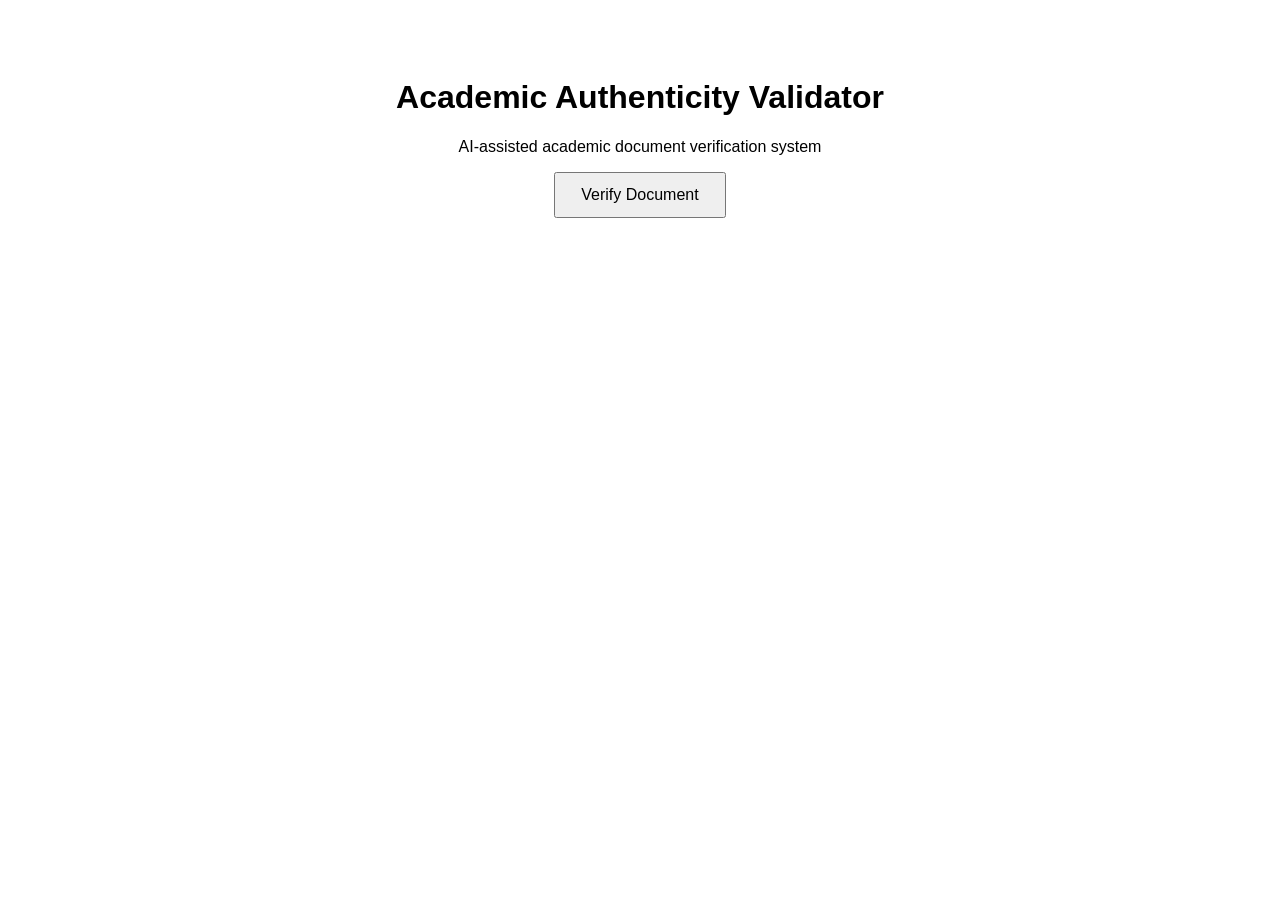
==== templates/index.html @ c788fe14 "Initial commit" ====
<!DOCTYPE html>
<html>
<head>
    <title>Academic Authenticity Validator</title>
    <link rel="stylesheet" href="/static/css/style.css">
</head>

<body>

    <h1>Academic Authenticity Validator</h1>

    <p>
        AI-assisted academic document verification system
    </p>

    <a href="/upload">
        <button>Verify Document</button>
    </a>

</body>
</html>
---- static/css/style.css ----
body {
    font-family: Arial, sans-serif;
    text-align: center;
    padding: 50px;
}

button {
    padding: 12px 25px;
    font-size: 16px;
    cursor: pointer;
}
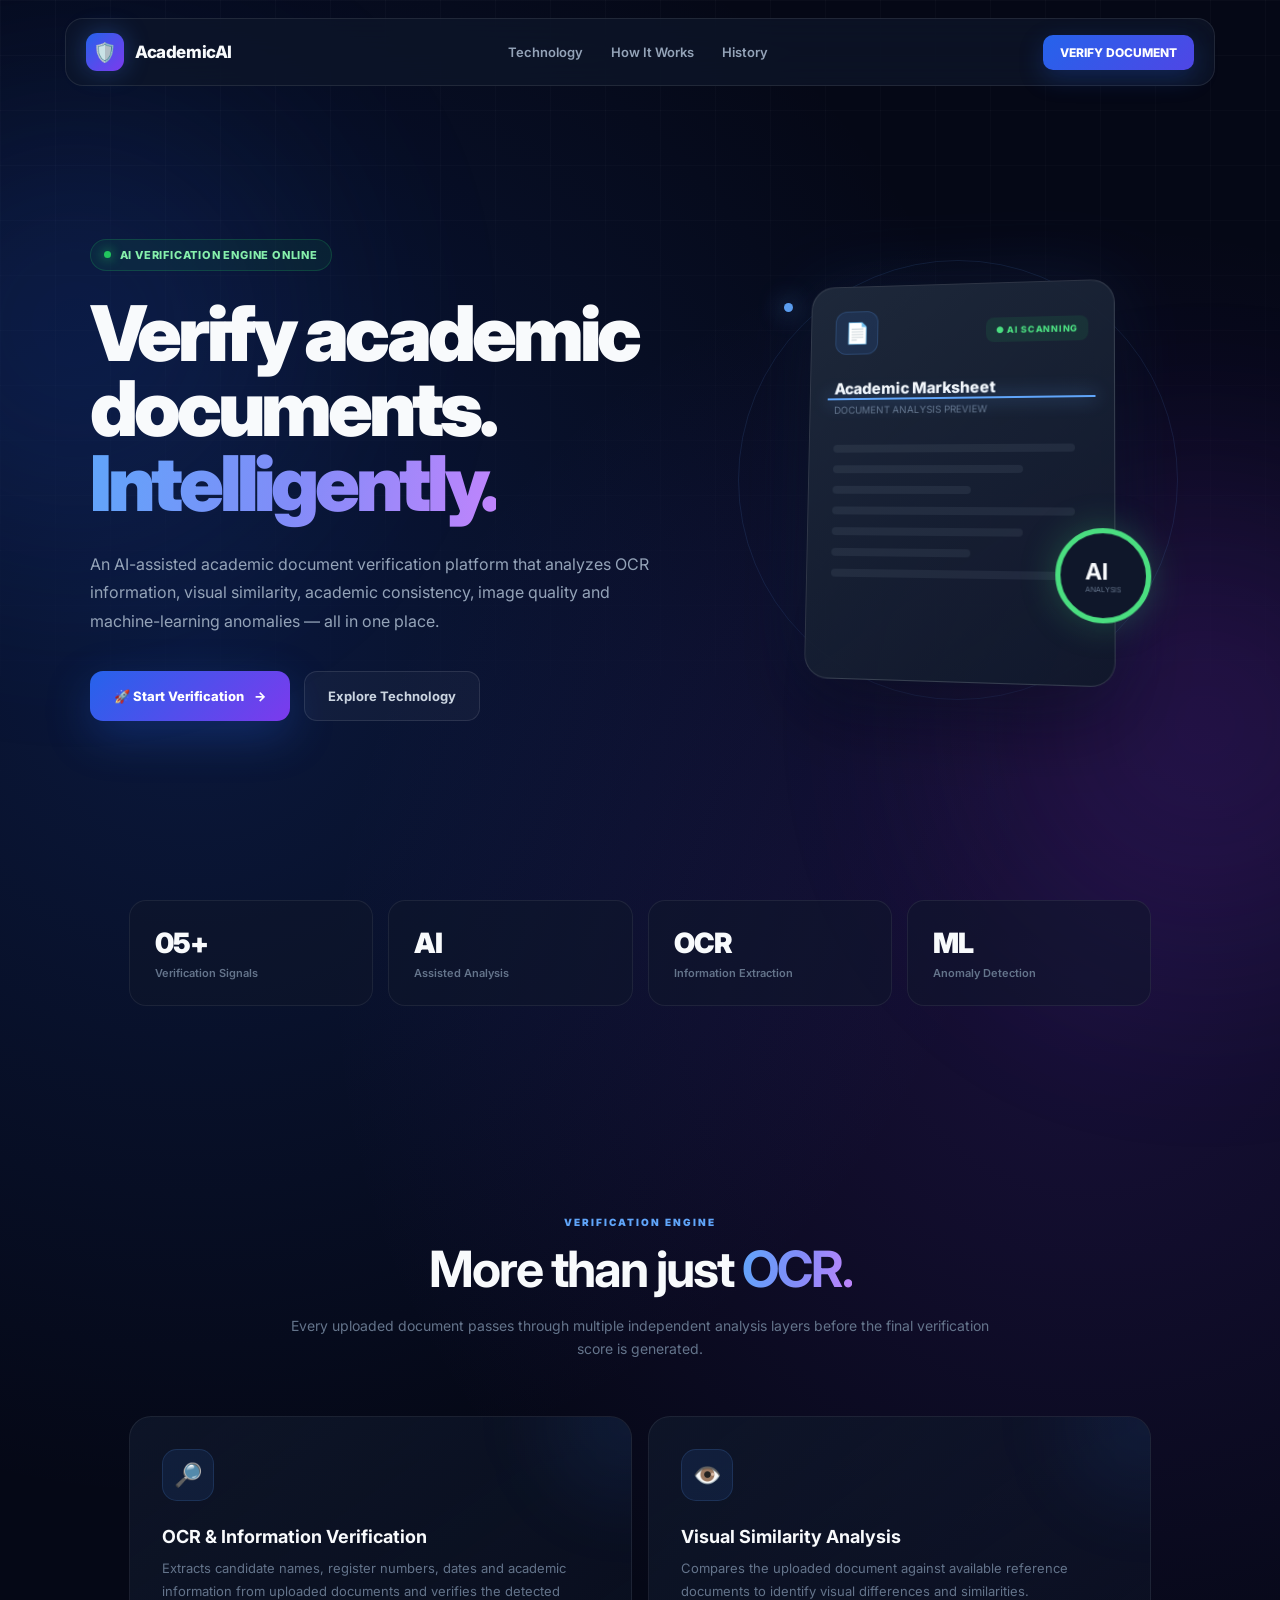
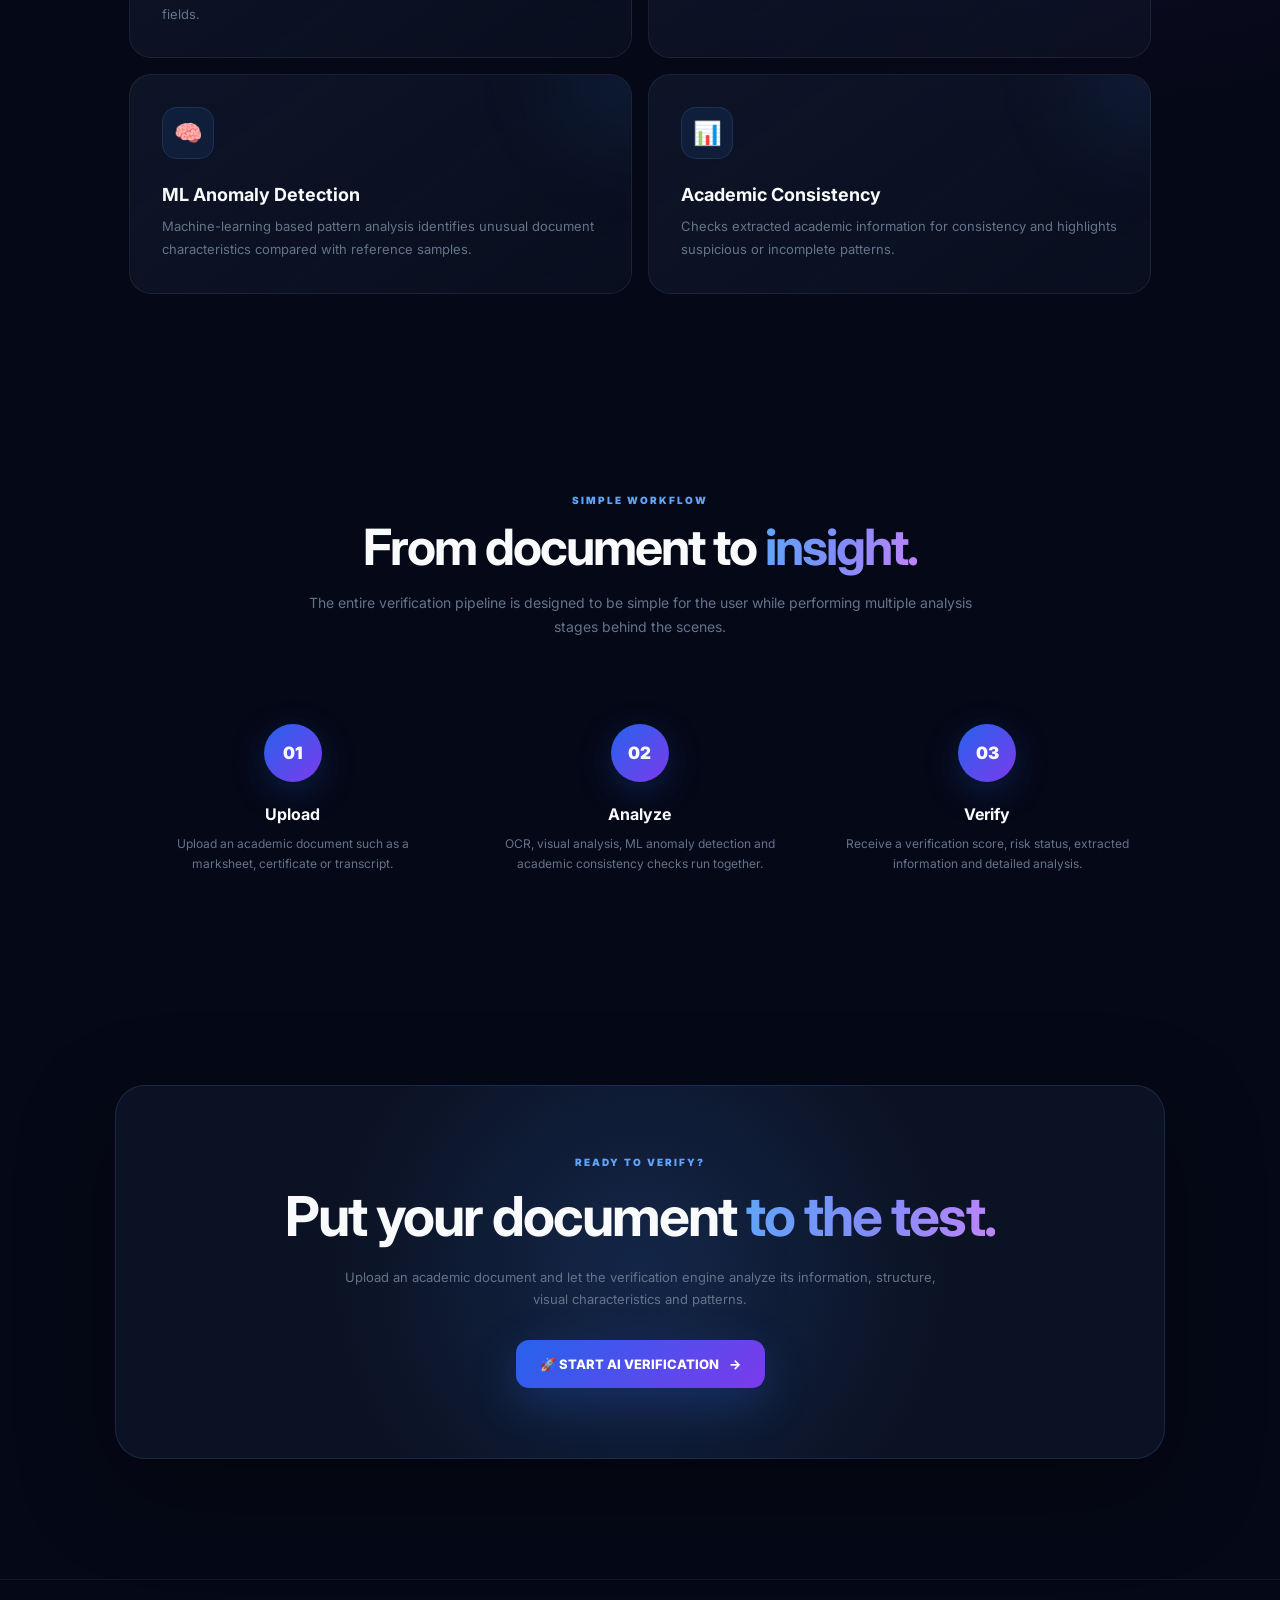
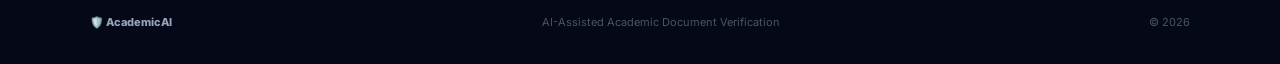
==== commit 97982eeb: "updated some files" ====
--- a/templates/index.html
+++ b/templates/index.html
@@ -1,21 +1,1941 @@
 <!DOCTYPE html>
-<html>
+<html lang="en">
+
 <head>
-    <title>Academic Authenticity Validator</title>
-    <link rel="stylesheet" href="/static/css/style.css">
+
+    <meta charset="UTF-8">
+
+    <meta name="viewport"
+          content="width=device-width, initial-scale=1.0">
+
+    <title>Academic Document Verification | AI Validator</title>
+
+    <link rel="preconnect"
+          href="https://fonts.googleapis.com">
+
+    <link rel="preconnect"
+          href="https://fonts.gstatic.com"
+          crossorigin>
+
+    <link href="https://fonts.googleapis.com/css2?family=Inter:wght@400;500;600;700;800;900&display=swap"
+          rel="stylesheet">
+
+
+    <style>
+
+        * {
+            margin: 0;
+            padding: 0;
+            box-sizing: border-box;
+        }
+
+
+        html {
+            scroll-behavior: smooth;
+        }
+
+
+        body {
+
+            font-family: "Inter", sans-serif;
+
+            background:
+                radial-gradient(
+                    circle at 15% 20%,
+                    rgba(37, 99, 235, 0.18),
+                    transparent 30%
+                ),
+
+                radial-gradient(
+                    circle at 85% 30%,
+                    rgba(124, 58, 237, 0.16),
+                    transparent 30%
+                ),
+
+                #050816;
+
+            color: #f8fafc;
+
+            overflow-x: hidden;
+        }
+
+
+        /* =================================================
+           BACKGROUND
+        ================================================= */
+
+        .background-grid {
+
+            position: fixed;
+
+            inset: 0;
+
+            pointer-events: none;
+
+            background-image:
+
+                linear-gradient(
+                    rgba(255,255,255,0.025) 1px,
+                    transparent 1px
+                ),
+
+                linear-gradient(
+                    90deg,
+                    rgba(255,255,255,0.025) 1px,
+                    transparent 1px
+                );
+
+            background-size: 55px 55px;
+
+            mask-image:
+                linear-gradient(
+                    to bottom,
+                    black,
+                    transparent
+                );
+
+            z-index: -2;
+        }
+
+
+        .glow {
+
+            position: fixed;
+
+            width: 450px;
+            height: 450px;
+
+            border-radius: 50%;
+
+            filter: blur(120px);
+
+            opacity: 0.15;
+
+            pointer-events: none;
+
+            z-index: -1;
+        }
+
+
+        .glow.one {
+
+            background: #2563eb;
+
+            top: 100px;
+            left: -150px;
+        }
+
+
+        .glow.two {
+
+            background: #9333ea;
+
+            top: 500px;
+            right: -150px;
+        }
+
+
+        /* =================================================
+           NAVBAR
+        ================================================= */
+
+        nav {
+
+            position: fixed;
+
+            top: 18px;
+
+            left: 50%;
+
+            transform: translateX(-50%);
+
+            width: min(1150px, 92%);
+
+            padding: 14px 20px;
+
+            display: flex;
+
+            align-items: center;
+
+            justify-content: space-between;
+
+            background:
+                rgba(15, 23, 42, 0.72);
+
+            backdrop-filter: blur(20px);
+
+            border: 1px solid
+                rgba(255,255,255,0.09);
+
+            border-radius: 18px;
+
+            z-index: 100;
+        }
+
+
+        .brand {
+
+            display: flex;
+
+            align-items: center;
+
+            gap: 11px;
+
+            font-size: 17px;
+
+            font-weight: 800;
+
+            letter-spacing: -0.4px;
+        }
+
+
+        .brand-icon {
+
+            width: 38px;
+            height: 38px;
+
+            display: grid;
+
+            place-items: center;
+
+            border-radius: 11px;
+
+            background:
+                linear-gradient(
+                    135deg,
+                    #2563eb,
+                    #7c3aed
+                );
+
+            box-shadow:
+                0 0 25px
+                rgba(59,130,246,0.35);
+
+            font-size: 19px;
+        }
+
+
+        .nav-links {
+
+            display: flex;
+
+            align-items: center;
+
+            gap: 28px;
+        }
+
+
+        .nav-links a {
+
+            color: #94a3b8;
+
+            text-decoration: none;
+
+            font-size: 13px;
+
+            font-weight: 600;
+
+            transition: 0.3s;
+        }
+
+
+        .nav-links a:hover {
+
+            color: white;
+        }
+
+
+        .nav-button {
+
+            text-decoration: none;
+
+            color: white;
+
+            padding: 10px 17px;
+
+            border-radius: 10px;
+
+            font-size: 12px;
+
+            font-weight: 800;
+
+            background:
+                linear-gradient(
+                    135deg,
+                    #2563eb,
+                    #4f46e5
+                );
+
+            box-shadow:
+                0 8px 25px
+                rgba(37,99,235,0.25);
+
+            transition: 0.3s;
+        }
+
+
+        .nav-button:hover {
+
+            transform: translateY(-2px);
+
+            box-shadow:
+                0 12px 35px
+                rgba(37,99,235,0.4);
+        }
+
+
+        /* =================================================
+           HERO
+        ================================================= */
+
+        .hero {
+
+            min-height: 100vh;
+
+            padding:
+                150px 7% 90px;
+
+            display: grid;
+
+            grid-template-columns:
+                1.1fr 0.9fr;
+
+            align-items: center;
+
+            gap: 70px;
+
+            max-width: 1400px;
+
+            margin: auto;
+        }
+
+
+        .status-pill {
+
+            display: inline-flex;
+
+            align-items: center;
+
+            gap: 9px;
+
+            padding: 8px 13px;
+
+            border-radius: 999px;
+
+            background:
+                rgba(34,197,94,0.08);
+
+            border:
+                1px solid
+                rgba(34,197,94,0.2);
+
+            color: #86efac;
+
+            font-size: 11px;
+
+            font-weight: 800;
+
+            letter-spacing: 0.8px;
+
+            margin-bottom: 25px;
+        }
+
+
+        .status-dot {
+
+            width: 7px;
+            height: 7px;
+
+            border-radius: 50%;
+
+            background: #22c55e;
+
+            box-shadow:
+                0 0 12px #22c55e;
+
+            animation: pulse 1.7s infinite;
+        }
+
+
+        @keyframes pulse {
+
+            0%,100% {
+                opacity: 1;
+                transform: scale(1);
+            }
+
+            50% {
+                opacity: 0.5;
+                transform: scale(0.75);
+            }
+        }
+
+
+        .hero h1 {
+
+            font-size:
+                clamp(48px, 6vw, 82px);
+
+            line-height: 0.98;
+
+            letter-spacing: -4px;
+
+            font-weight: 900;
+
+            max-width: 760px;
+        }
+
+
+        .gradient-text {
+
+            background:
+                linear-gradient(
+                    100deg,
+                    #60a5fa,
+                    #818cf8,
+                    #c084fc
+                );
+
+            -webkit-background-clip: text;
+
+            background-clip: text;
+
+            color: transparent;
+        }
+
+
+        .hero-description {
+
+            margin-top: 28px;
+
+            max-width: 620px;
+
+            color: #94a3b8;
+
+            font-size: 16px;
+
+            line-height: 1.8;
+        }
+
+
+        .hero-buttons {
+
+            display: flex;
+
+            gap: 14px;
+
+            margin-top: 35px;
+
+            flex-wrap: wrap;
+        }
+
+
+        .primary-button {
+
+            display: inline-flex;
+
+            align-items: center;
+
+            gap: 10px;
+
+            text-decoration: none;
+
+            color: white;
+
+            padding: 16px 24px;
+
+            border-radius: 13px;
+
+            font-size: 13px;
+
+            font-weight: 800;
+
+            background:
+                linear-gradient(
+                    135deg,
+                    #2563eb,
+                    #7c3aed
+                );
+
+            box-shadow:
+                0 15px 45px
+                rgba(37,99,235,0.28);
+
+            transition: 0.3s;
+        }
+
+
+        .primary-button:hover {
+
+            transform:
+                translateY(-4px)
+                scale(1.02);
+
+            box-shadow:
+                0 20px 55px
+                rgba(124,58,237,0.35);
+        }
+
+
+        .secondary-button {
+
+            display: inline-flex;
+
+            align-items: center;
+
+            text-decoration: none;
+
+            color: #cbd5e1;
+
+            padding: 16px 23px;
+
+            border-radius: 13px;
+
+            border:
+                1px solid
+                rgba(255,255,255,0.1);
+
+            background:
+                rgba(255,255,255,0.035);
+
+            font-size: 13px;
+
+            font-weight: 700;
+
+            transition: 0.3s;
+        }
+
+
+        .secondary-button:hover {
+
+            background:
+                rgba(255,255,255,0.08);
+
+            transform:
+                translateY(-3px);
+        }
+
+
+        /* =================================================
+           HERO VISUAL
+        ================================================= */
+
+        .visual-area {
+
+            position: relative;
+
+            min-height: 520px;
+
+            display: grid;
+
+            place-items: center;
+        }
+
+
+        .orbit {
+
+            position: absolute;
+
+            width: 440px;
+            height: 440px;
+
+            border-radius: 50%;
+
+            border:
+                1px solid
+                rgba(96,165,250,0.12);
+
+            animation:
+                rotate 18s linear infinite;
+        }
+
+
+        .orbit::before {
+
+            content: "";
+
+            position: absolute;
+
+            width: 9px;
+            height: 9px;
+
+            border-radius: 50%;
+
+            background: #60a5fa;
+
+            box-shadow:
+                0 0 25px #60a5fa;
+
+            top: 42px;
+            left: 45px;
+        }
+
+
+        @keyframes rotate {
+
+            from {
+                transform: rotate(0deg);
+            }
+
+            to {
+                transform: rotate(360deg);
+            }
+        }
+
+
+        .document-card {
+
+            width: 310px;
+
+            min-height: 400px;
+
+            padding: 25px;
+
+            border-radius: 24px;
+
+            position: relative;
+
+            background:
+                linear-gradient(
+                    145deg,
+                    rgba(30,41,59,0.95),
+                    rgba(15,23,42,0.92)
+                );
+
+            border:
+                1px solid
+                rgba(255,255,255,0.12);
+
+            box-shadow:
+
+                0 30px 80px
+                rgba(0,0,0,0.45),
+
+                0 0 80px
+                rgba(59,130,246,0.13);
+
+            transform:
+                perspective(900px)
+                rotateY(-8deg)
+                rotateX(4deg);
+
+            animation:
+                float 5s ease-in-out infinite;
+        }
+
+
+        @keyframes float {
+
+            0%,100% {
+                transform:
+                    perspective(900px)
+                    rotateY(-8deg)
+                    rotateX(4deg)
+                    translateY(0);
+            }
+
+            50% {
+                transform:
+                    perspective(900px)
+                    rotateY(-8deg)
+                    rotateX(4deg)
+                    translateY(-13px);
+            }
+        }
+
+
+        .doc-top {
+
+            display: flex;
+
+            justify-content: space-between;
+
+            align-items: center;
+
+            margin-bottom: 25px;
+        }
+
+
+        .doc-logo {
+
+            width: 45px;
+            height: 45px;
+
+            display: grid;
+
+            place-items: center;
+
+            border-radius: 12px;
+
+            background:
+                rgba(59,130,246,0.12);
+
+            border:
+                1px solid
+                rgba(96,165,250,0.2);
+
+            font-size: 21px;
+        }
+
+
+        .verified {
+
+            padding: 7px 10px;
+
+            border-radius: 8px;
+
+            background:
+                rgba(34,197,94,0.1);
+
+            color: #4ade80;
+
+            font-size: 9px;
+
+            font-weight: 800;
+
+            letter-spacing: 0.7px;
+        }
+
+
+        .doc-title {
+
+            font-size: 16px;
+
+            font-weight: 800;
+
+            margin-bottom: 6px;
+        }
+
+
+        .doc-subtitle {
+
+            color: #64748b;
+
+            font-size: 10px;
+
+            margin-bottom: 30px;
+        }
+
+
+        .doc-line {
+
+            height: 8px;
+
+            border-radius: 20px;
+
+            background:
+                rgba(148,163,184,0.1);
+
+            margin: 13px 0;
+        }
+
+
+        .doc-line.short {
+            width: 55%;
+        }
+
+
+        .doc-line.medium {
+            width: 75%;
+        }
+
+
+        .doc-line.long {
+            width: 95%;
+        }
+
+
+        .scan-box {
+
+            position: absolute;
+
+            left: 18px;
+            right: 18px;
+
+            top: 115px;
+
+            height: 2px;
+
+            background:
+                #60a5fa;
+
+            box-shadow:
+                0 0 18px #60a5fa;
+
+            animation:
+                scan 3s ease-in-out infinite;
+        }
+
+
+        @keyframes scan {
+
+            0%,100% {
+                top: 110px;
+            }
+
+            50% {
+                top: 330px;
+            }
+        }
+
+
+        .score-circle {
+
+            position: absolute;
+
+            width: 92px;
+            height: 92px;
+
+            border-radius: 50%;
+
+            right: -35px;
+
+            bottom: 60px;
+
+            display: grid;
+
+            place-items: center;
+
+            background:
+                #0f172a;
+
+            border:
+                5px solid
+                #4ade80;
+
+            box-shadow:
+                0 0 35px
+                rgba(74,222,128,0.25);
+        }
+
+
+        .score-circle strong {
+
+            font-size: 22px;
+        }
+
+
+        .score-circle span {
+
+            display: block;
+
+            font-size: 7px;
+
+            color: #64748b;
+
+            text-align: center;
+        }
+
+
+        /* =================================================
+           STATS
+        ================================================= */
+
+        .stats {
+
+            max-width: 1150px;
+
+            margin: 0 auto;
+
+            padding: 0 5% 110px;
+
+            display: grid;
+
+            grid-template-columns:
+                repeat(4, 1fr);
+
+            gap: 15px;
+        }
+
+
+        .stat-card {
+
+            padding: 25px;
+
+            border-radius: 17px;
+
+            background:
+                rgba(15,23,42,0.55);
+
+            border:
+                1px solid
+                rgba(255,255,255,0.07);
+
+            transition: 0.3s;
+        }
+
+
+        .stat-card:hover {
+
+            transform:
+                translateY(-5px);
+
+            border-color:
+                rgba(96,165,250,0.25);
+        }
+
+
+        .stat-number {
+
+            font-size: 28px;
+
+            font-weight: 900;
+
+            letter-spacing: -1px;
+        }
+
+
+        .stat-label {
+
+            color: #64748b;
+
+            font-size: 11px;
+
+            margin-top: 6px;
+
+            font-weight: 600;
+        }
+
+
+        /* =================================================
+           SECTION
+        ================================================= */
+
+        .section {
+
+            max-width: 1150px;
+
+            margin: auto;
+
+            padding:
+                100px 5%;
+        }
+
+
+        .section-heading {
+
+            text-align: center;
+
+            max-width: 700px;
+
+            margin:
+                0 auto 55px;
+        }
+
+
+        .eyebrow {
+
+            color: #60a5fa;
+
+            font-size: 10px;
+
+            font-weight: 900;
+
+            letter-spacing: 2px;
+
+            text-transform: uppercase;
+
+            margin-bottom: 15px;
+        }
+
+
+        .section-heading h2 {
+
+            font-size:
+                clamp(32px, 4vw, 50px);
+
+            letter-spacing: -2px;
+
+            line-height: 1.05;
+        }
+
+
+        .section-heading p {
+
+            margin-top: 18px;
+
+            color: #64748b;
+
+            line-height: 1.7;
+
+            font-size: 14px;
+        }
+
+
+        /* =================================================
+           FEATURES
+        ================================================= */
+
+        .features {
+
+            display: grid;
+
+            grid-template-columns:
+                repeat(2, 1fr);
+
+            gap: 16px;
+        }
+
+
+        .feature-card {
+
+            position: relative;
+
+            padding: 32px;
+
+            border-radius: 22px;
+
+            background:
+                linear-gradient(
+                    145deg,
+                    rgba(15,23,42,0.85),
+                    rgba(15,23,42,0.45)
+                );
+
+            border:
+                1px solid
+                rgba(255,255,255,0.07);
+
+            overflow: hidden;
+
+            transition:
+                transform 0.35s,
+                border 0.35s;
+        }
+
+
+        .feature-card::after {
+
+            content: "";
+
+            position: absolute;
+
+            width: 150px;
+            height: 150px;
+
+            border-radius: 50%;
+
+            background:
+                rgba(59,130,246,0.08);
+
+            filter: blur(40px);
+
+            right: -70px;
+            top: -70px;
+        }
+
+
+        .feature-card:hover {
+
+            transform:
+                translateY(-7px);
+
+            border-color:
+                rgba(96,165,250,0.25);
+        }
+
+
+        .feature-icon {
+
+            width: 52px;
+            height: 52px;
+
+            display: grid;
+
+            place-items: center;
+
+            border-radius: 15px;
+
+            background:
+                rgba(59,130,246,0.1);
+
+            border:
+                1px solid
+                rgba(96,165,250,0.15);
+
+            font-size: 23px;
+
+            margin-bottom: 25px;
+        }
+
+
+        .feature-card h3 {
+
+            font-size: 18px;
+
+            margin-bottom: 10px;
+        }
+
+
+        .feature-card p {
+
+            color: #64748b;
+
+            font-size: 13px;
+
+            line-height: 1.75;
+        }
+
+
+        /* =================================================
+           WORKFLOW
+        ================================================= */
+
+        .workflow {
+
+            display: grid;
+
+            grid-template-columns:
+                repeat(3, 1fr);
+
+            gap: 20px;
+
+            position: relative;
+        }
+
+
+        .step {
+
+            text-align: center;
+
+            padding: 30px 20px;
+        }
+
+
+        .step-number {
+
+            width: 58px;
+            height: 58px;
+
+            margin: 0 auto 22px;
+
+            display: grid;
+
+            place-items: center;
+
+            border-radius: 50%;
+
+            background:
+                linear-gradient(
+                    135deg,
+                    #2563eb,
+                    #7c3aed
+                );
+
+            font-size: 17px;
+
+            font-weight: 900;
+
+            box-shadow:
+                0 10px 35px
+                rgba(37,99,235,0.25);
+        }
+
+
+        .step h3 {
+
+            font-size: 16px;
+
+            margin-bottom: 10px;
+        }
+
+
+        .step p {
+
+            color: #64748b;
+
+            font-size: 12px;
+
+            line-height: 1.7;
+        }
+
+
+        /* =================================================
+           CTA
+        ================================================= */
+
+        .cta {
+
+            max-width: 1050px;
+
+            margin:
+                80px auto 120px;
+
+            padding:
+                70px 40px;
+
+            text-align: center;
+
+            border-radius: 30px;
+
+            position: relative;
+
+            overflow: hidden;
+
+            background:
+
+                radial-gradient(
+                    circle at center,
+                    rgba(59,130,246,0.18),
+                    transparent 55%
+                ),
+
+                rgba(15,23,42,0.7);
+
+            border:
+                1px solid
+                rgba(96,165,250,0.15);
+
+            box-shadow:
+                0 30px 100px
+                rgba(0,0,0,0.3);
+        }
+
+
+        .cta h2 {
+
+            font-size:
+                clamp(32px, 5vw, 55px);
+
+            letter-spacing: -2px;
+
+            margin-bottom: 17px;
+        }
+
+
+        .cta p {
+
+            color: #64748b;
+
+            max-width: 600px;
+
+            margin:
+                0 auto 30px;
+
+            line-height: 1.7;
+
+            font-size: 13px;
+        }
+
+
+        /* =================================================
+           FOOTER
+        ================================================= */
+
+        footer {
+
+            border-top:
+                1px solid
+                rgba(255,255,255,0.06);
+
+            padding:
+                35px 7%;
+
+            display: flex;
+
+            justify-content: space-between;
+
+            align-items: center;
+
+            color: #475569;
+
+            font-size: 11px;
+        }
+
+
+        .footer-brand {
+
+            color: #94a3b8;
+
+            font-weight: 800;
+        }
+
+
+        /* =================================================
+           RESPONSIVE
+        ================================================= */
+
+        @media (max-width: 900px) {
+
+            .hero {
+
+                grid-template-columns: 1fr;
+
+                text-align: center;
+
+                padding-top: 140px;
+            }
+
+
+            .hero-description {
+
+                margin-left: auto;
+                margin-right: auto;
+            }
+
+
+            .hero-buttons {
+
+                justify-content: center;
+            }
+
+
+            .visual-area {
+
+                min-height: 450px;
+            }
+
+
+            .stats {
+
+                grid-template-columns:
+                    repeat(2, 1fr);
+            }
+        }
+
+
+        @media (max-width: 650px) {
+
+            nav {
+
+                width: 94%;
+            }
+
+
+            .nav-links {
+
+                display: none;
+            }
+
+
+            .hero {
+
+                padding-left: 5%;
+                padding-right: 5%;
+            }
+
+
+            .hero h1 {
+
+                letter-spacing: -2.5px;
+            }
+
+
+            .features {
+
+                grid-template-columns: 1fr;
+            }
+
+
+            .workflow {
+
+                grid-template-columns: 1fr;
+            }
+
+
+            .stats {
+
+                grid-template-columns: 1fr 1fr;
+            }
+
+
+            .document-card {
+
+                width: 270px;
+            }
+
+
+            .orbit {
+
+                width: 350px;
+                height: 350px;
+            }
+
+
+            footer {
+
+                flex-direction: column;
+
+                gap: 10px;
+
+                text-align: center;
+            }
+        }
+
+    </style>
+
 </head>
 
+
 <body>
 
-    <h1>Academic Authenticity Validator</h1>
+
+<div class="background-grid"></div>
+
+<div class="glow one"></div>
+
+<div class="glow two"></div>
+
+
+<!-- =================================================
+     NAVBAR
+================================================= -->
+
+<nav>
+
+    <div class="brand">
+
+        <div class="brand-icon">
+            🛡️
+        </div>
+
+        AcademicAI
+
+    </div>
+
+
+    <div class="nav-links">
+
+        <a href="#features">
+            Technology
+        </a>
+
+        <a href="#workflow">
+            How It Works
+        </a>
+
+        <a href="/history">
+            History
+        </a>
+
+    </div>
+
+
+    <a href="/upload"
+       class="nav-button">
+
+        VERIFY DOCUMENT
+
+    </a>
+
+</nav>
+
+
+<!-- =================================================
+     HERO
+================================================= -->
+
+<section class="hero">
+
+
+    <div class="hero-content">
+
+
+        <div class="status-pill">
+
+            <span class="status-dot"></span>
+
+            AI VERIFICATION ENGINE ONLINE
+
+        </div>
+
+
+        <h1>
+
+            Verify academic documents.
+
+            <span class="gradient-text">
+                Intelligently.
+            </span>
+
+        </h1>
+
+
+        <p class="hero-description">
+
+            An AI-assisted academic document verification
+            platform that analyzes OCR information, visual
+            similarity, academic consistency, image quality
+            and machine-learning anomalies — all in one place.
+
+        </p>
+
+
+        <div class="hero-buttons">
+
+            <a href="/upload"
+               class="primary-button">
+
+                🚀 Start Verification
+
+                <span>→</span>
+
+            </a>
+
+
+            <a href="#features"
+               class="secondary-button">
+
+                Explore Technology
+
+            </a>
+
+        </div>
+
+    </div>
+
+
+    <!-- =================================================
+         VISUAL
+    ================================================= -->
+
+    <div class="visual-area">
+
+
+        <div class="orbit"></div>
+
+
+        <div class="document-card">
+
+
+            <div class="doc-top">
+
+                <div class="doc-logo">
+                    📄
+                </div>
+
+
+                <div class="verified">
+
+                    ● AI SCANNING
+
+                </div>
+
+            </div>
+
+
+            <div class="doc-title">
+
+                Academic Marksheet
+
+            </div>
+
+
+            <div class="doc-subtitle">
+
+                DOCUMENT ANALYSIS PREVIEW
+
+            </div>
+
+
+            <div class="doc-line long"></div>
+
+            <div class="doc-line medium"></div>
+
+            <div class="doc-line short"></div>
+
+            <div class="doc-line long"></div>
+
+            <div class="doc-line medium"></div>
+
+            <div class="doc-line short"></div>
+
+            <div class="doc-line long"></div>
+
+
+            <div class="scan-box"></div>
+
+
+            <div class="score-circle">
+
+                <div>
+
+                    <strong>
+                        AI
+                    </strong>
+
+                    <span>
+                        ANALYSIS
+                    </span>
+
+                </div>
+
+            </div>
+
+
+        </div>
+
+    </div>
+
+</section>
+
+
+<!-- =================================================
+     STATS
+================================================= -->
+
+<section class="stats">
+
+
+    <div class="stat-card">
+
+        <div class="stat-number">
+            05+
+        </div>
+
+        <div class="stat-label">
+            Verification Signals
+        </div>
+
+    </div>
+
+
+    <div class="stat-card">
+
+        <div class="stat-number">
+            AI
+        </div>
+
+        <div class="stat-label">
+            Assisted Analysis
+        </div>
+
+    </div>
+
+
+    <div class="stat-card">
+
+        <div class="stat-number">
+            OCR
+        </div>
+
+        <div class="stat-label">
+            Information Extraction
+        </div>
+
+    </div>
+
+
+    <div class="stat-card">
+
+        <div class="stat-number">
+            ML
+        </div>
+
+        <div class="stat-label">
+            Anomaly Detection
+        </div>
+
+    </div>
+
+
+</section>
+
+
+<!-- =================================================
+     FEATURES
+================================================= -->
+
+<section class="section"
+         id="features">
+
+
+    <div class="section-heading">
+
+        <div class="eyebrow">
+            Verification Engine
+        </div>
+
+
+        <h2>
+
+            More than just
+            <span class="gradient-text">
+                OCR.
+            </span>
+
+        </h2>
+
+
+        <p>
+
+            Every uploaded document passes through
+            multiple independent analysis layers before
+            the final verification score is generated.
+
+        </p>
+
+    </div>
+
+
+    <div class="features">
+
+
+        <div class="feature-card">
+
+            <div class="feature-icon">
+                🔎
+            </div>
+
+            <h3>
+                OCR & Information Verification
+            </h3>
+
+            <p>
+
+                Extracts candidate names, register numbers,
+                dates and academic information from uploaded
+                documents and verifies the detected fields.
+
+            </p>
+
+        </div>
+
+
+        <div class="feature-card">
+
+            <div class="feature-icon">
+                👁️
+            </div>
+
+            <h3>
+                Visual Similarity Analysis
+            </h3>
+
+            <p>
+
+                Compares the uploaded document against
+                available reference documents to identify
+                visual differences and similarities.
+
+            </p>
+
+        </div>
+
+
+        <div class="feature-card">
+
+            <div class="feature-icon">
+                🧠
+            </div>
+
+            <h3>
+                ML Anomaly Detection
+            </h3>
+
+            <p>
+
+                Machine-learning based pattern analysis
+                identifies unusual document characteristics
+                compared with reference samples.
+
+            </p>
+
+        </div>
+
+
+        <div class="feature-card">
+
+            <div class="feature-icon">
+                📊
+            </div>
+
+            <h3>
+                Academic Consistency
+            </h3>
+
+            <p>
+
+                Checks extracted academic information for
+                consistency and highlights suspicious or
+                incomplete patterns.
+
+            </p>
+
+        </div>
+
+    </div>
+
+</section>
+
+
+<!-- =================================================
+     WORKFLOW
+================================================= -->
+
+<section class="section"
+         id="workflow">
+
+
+    <div class="section-heading">
+
+        <div class="eyebrow">
+            Simple Workflow
+        </div>
+
+
+        <h2>
+
+            From document
+            to
+            <span class="gradient-text">
+                insight.
+            </span>
+
+        </h2>
+
+
+        <p>
+
+            The entire verification pipeline is designed
+            to be simple for the user while performing
+            multiple analysis stages behind the scenes.
+
+        </p>
+
+    </div>
+
+
+    <div class="workflow">
+
+
+        <div class="step">
+
+            <div class="step-number">
+                01
+            </div>
+
+            <h3>
+                Upload
+            </h3>
+
+            <p>
+
+                Upload an academic document such as
+                a marksheet, certificate or transcript.
+
+            </p>
+
+        </div>
+
+
+        <div class="step">
+
+            <div class="step-number">
+                02
+            </div>
+
+            <h3>
+                Analyze
+            </h3>
+
+            <p>
+
+                OCR, visual analysis, ML anomaly detection
+                and academic consistency checks run together.
+
+            </p>
+
+        </div>
+
+
+        <div class="step">
+
+            <div class="step-number">
+                03
+            </div>
+
+            <h3>
+                Verify
+            </h3>
+
+            <p>
+
+                Receive a verification score, risk status,
+                extracted information and detailed analysis.
+
+            </p>
+
+        </div>
+
+
+    </div>
+
+</section>
+
+
+<!-- =================================================
+     CTA
+================================================= -->
+
+<div class="cta">
+
+
+    <div class="eyebrow">
+        Ready to Verify?
+    </div>
+
+
+    <h2>
+
+        Put your document
+        <span class="gradient-text">
+            to the test.
+        </span>
+
+    </h2>
+
 
     <p>
-        AI-assisted academic document verification system
+
+        Upload an academic document and let the
+        verification engine analyze its information,
+        structure, visual characteristics and patterns.
+
     </p>
 
-    <a href="/upload">
-        <button>Verify Document</button>
+
+    <a href="/upload"
+       class="primary-button">
+
+        🚀 START AI VERIFICATION
+
+        <span>→</span>
+
     </a>
 
+</div>
+
+
+<!-- =================================================
+     FOOTER
+================================================= -->
+
+<footer>
+
+    <div class="footer-brand">
+
+        🛡️ AcademicAI
+
+    </div>
+
+
+    <div>
+
+        AI-Assisted Academic Document Verification
+
+    </div>
+
+
+    <div>
+
+        © 2026
+
+    </div>
+
+</footer>
+
+
 </body>
+
 </html>
